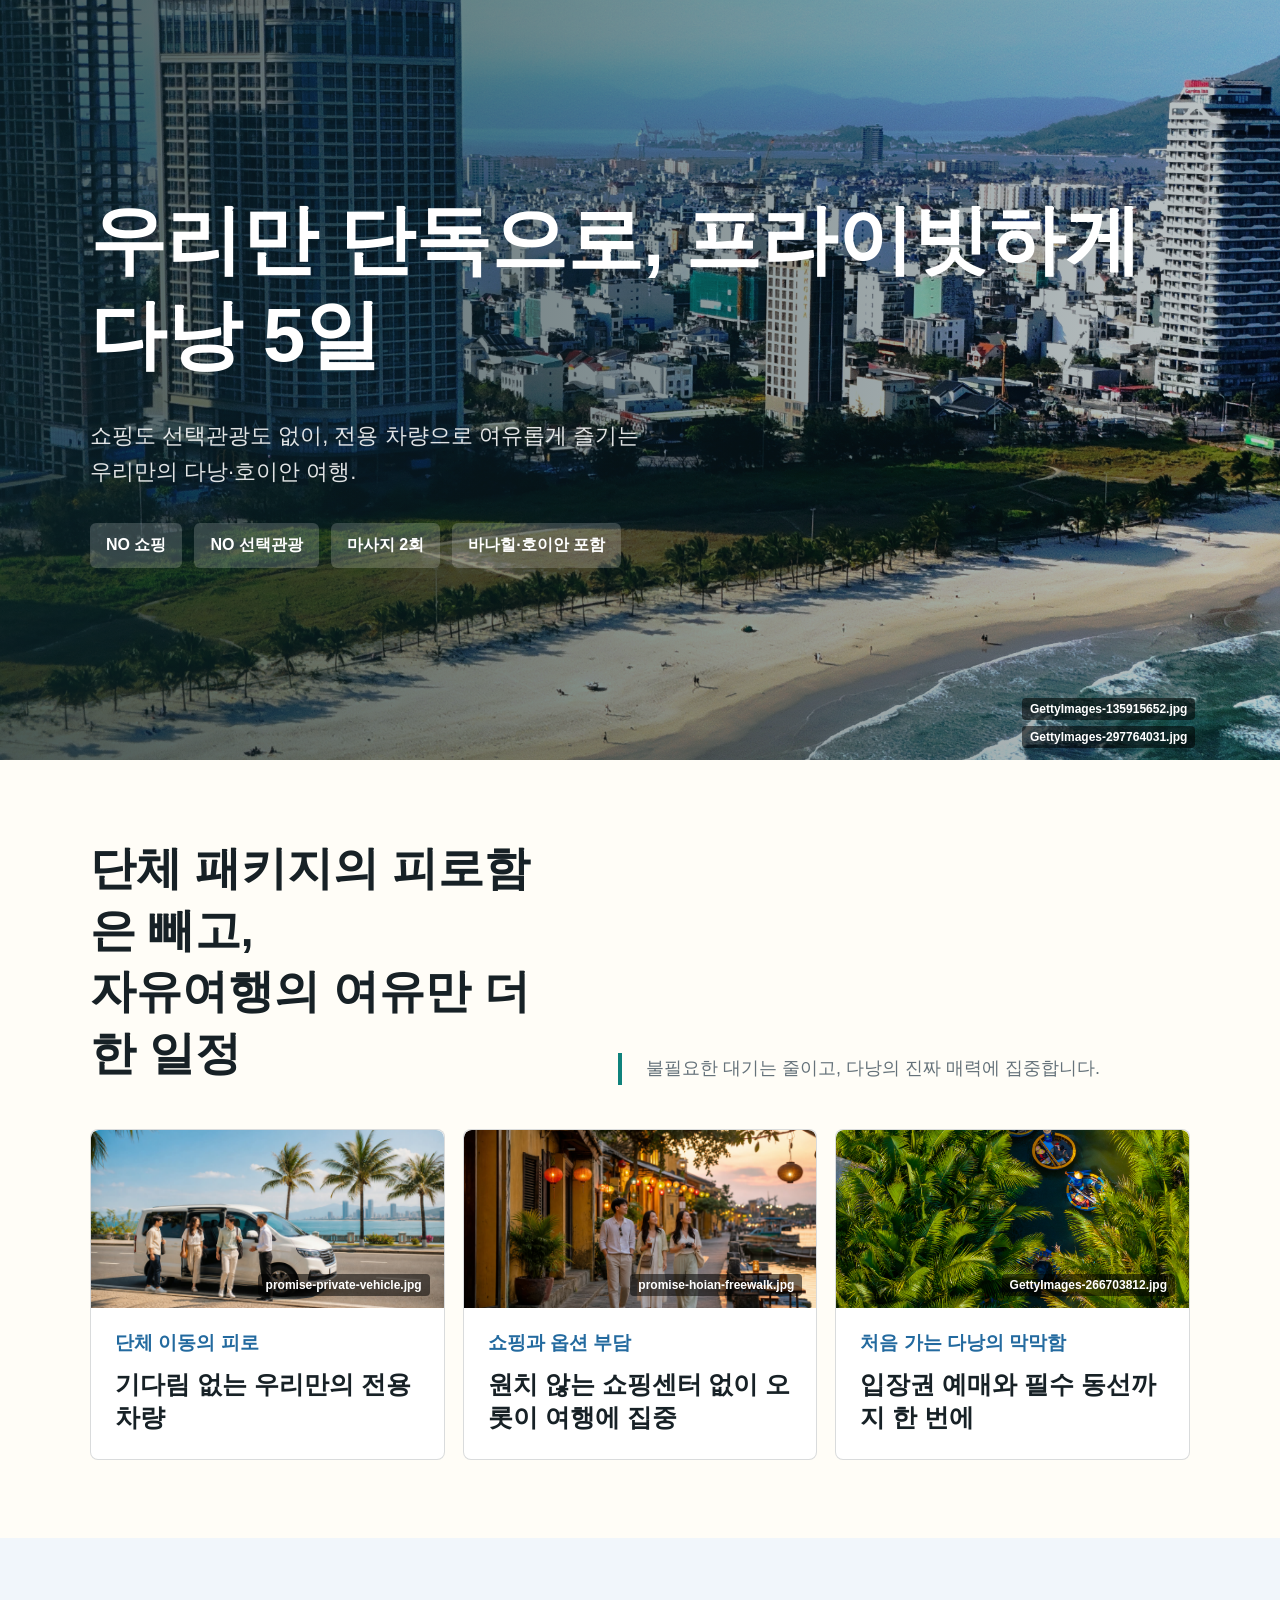
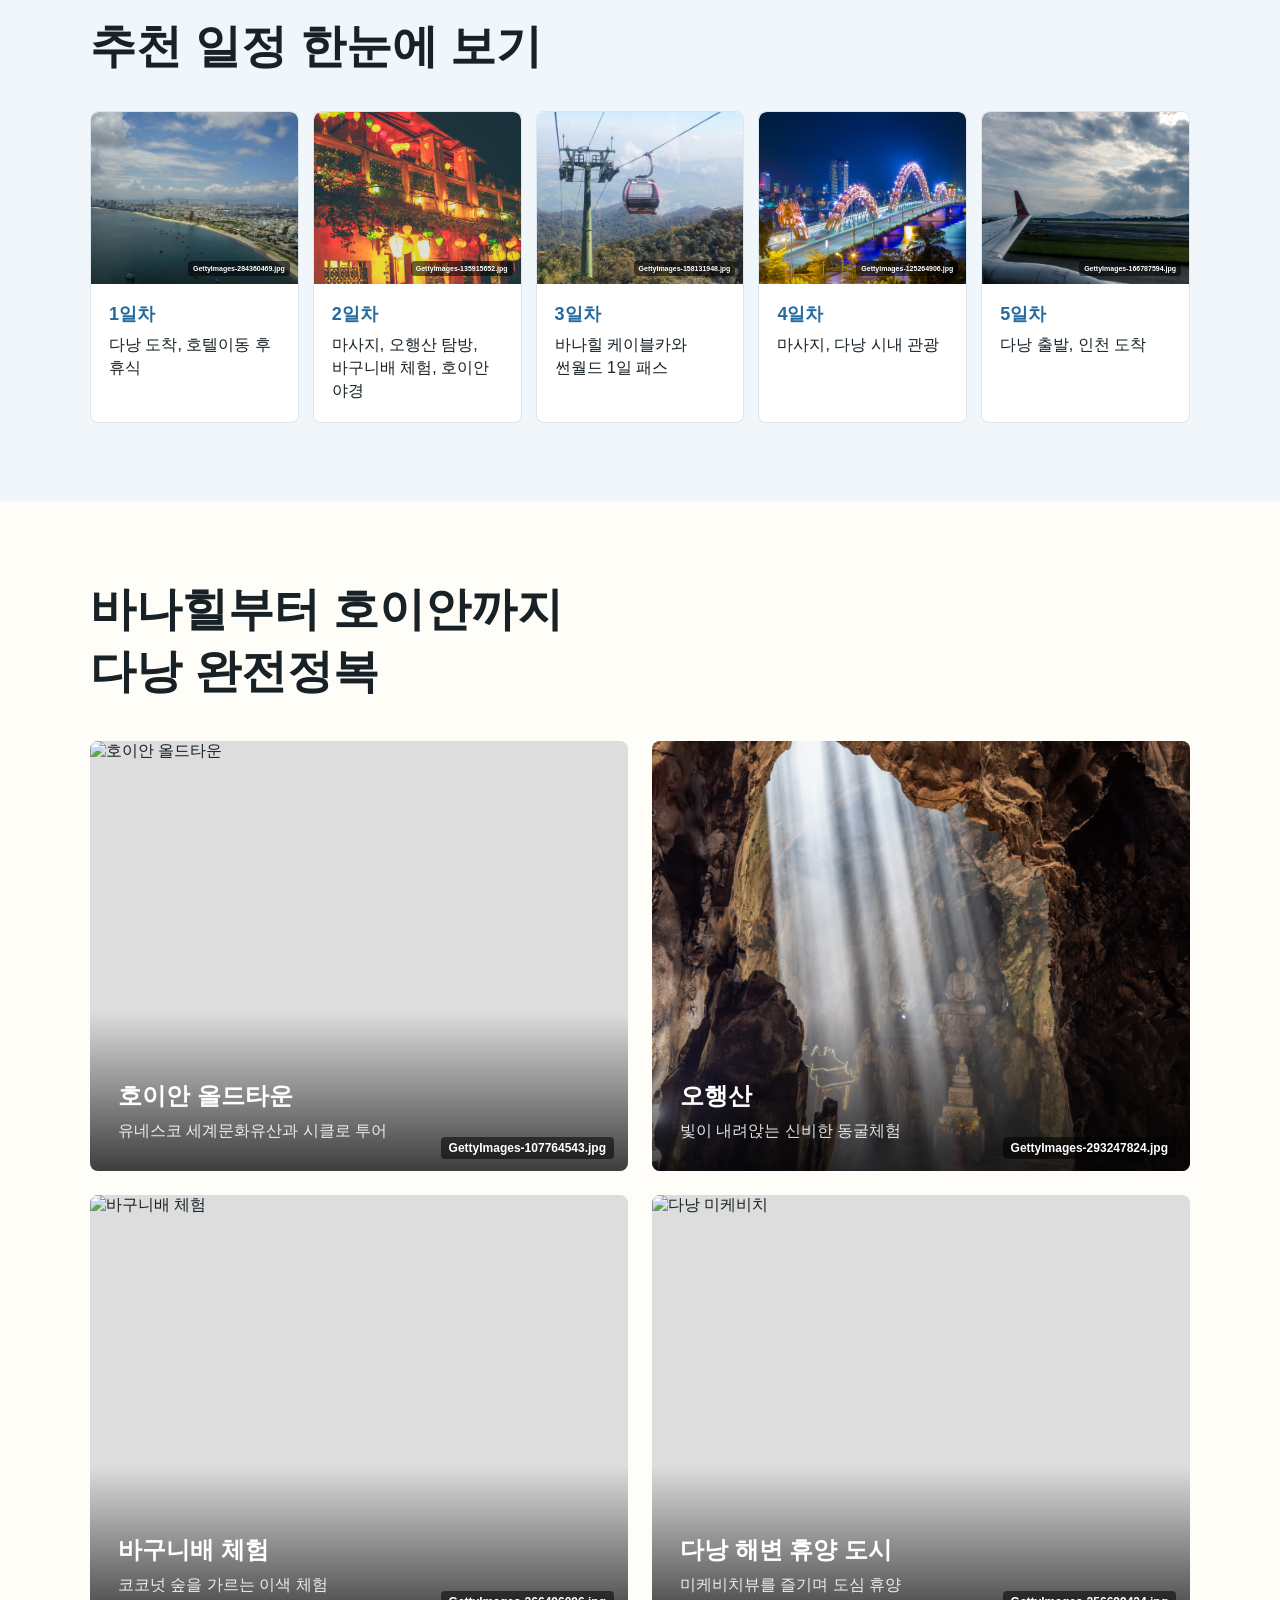
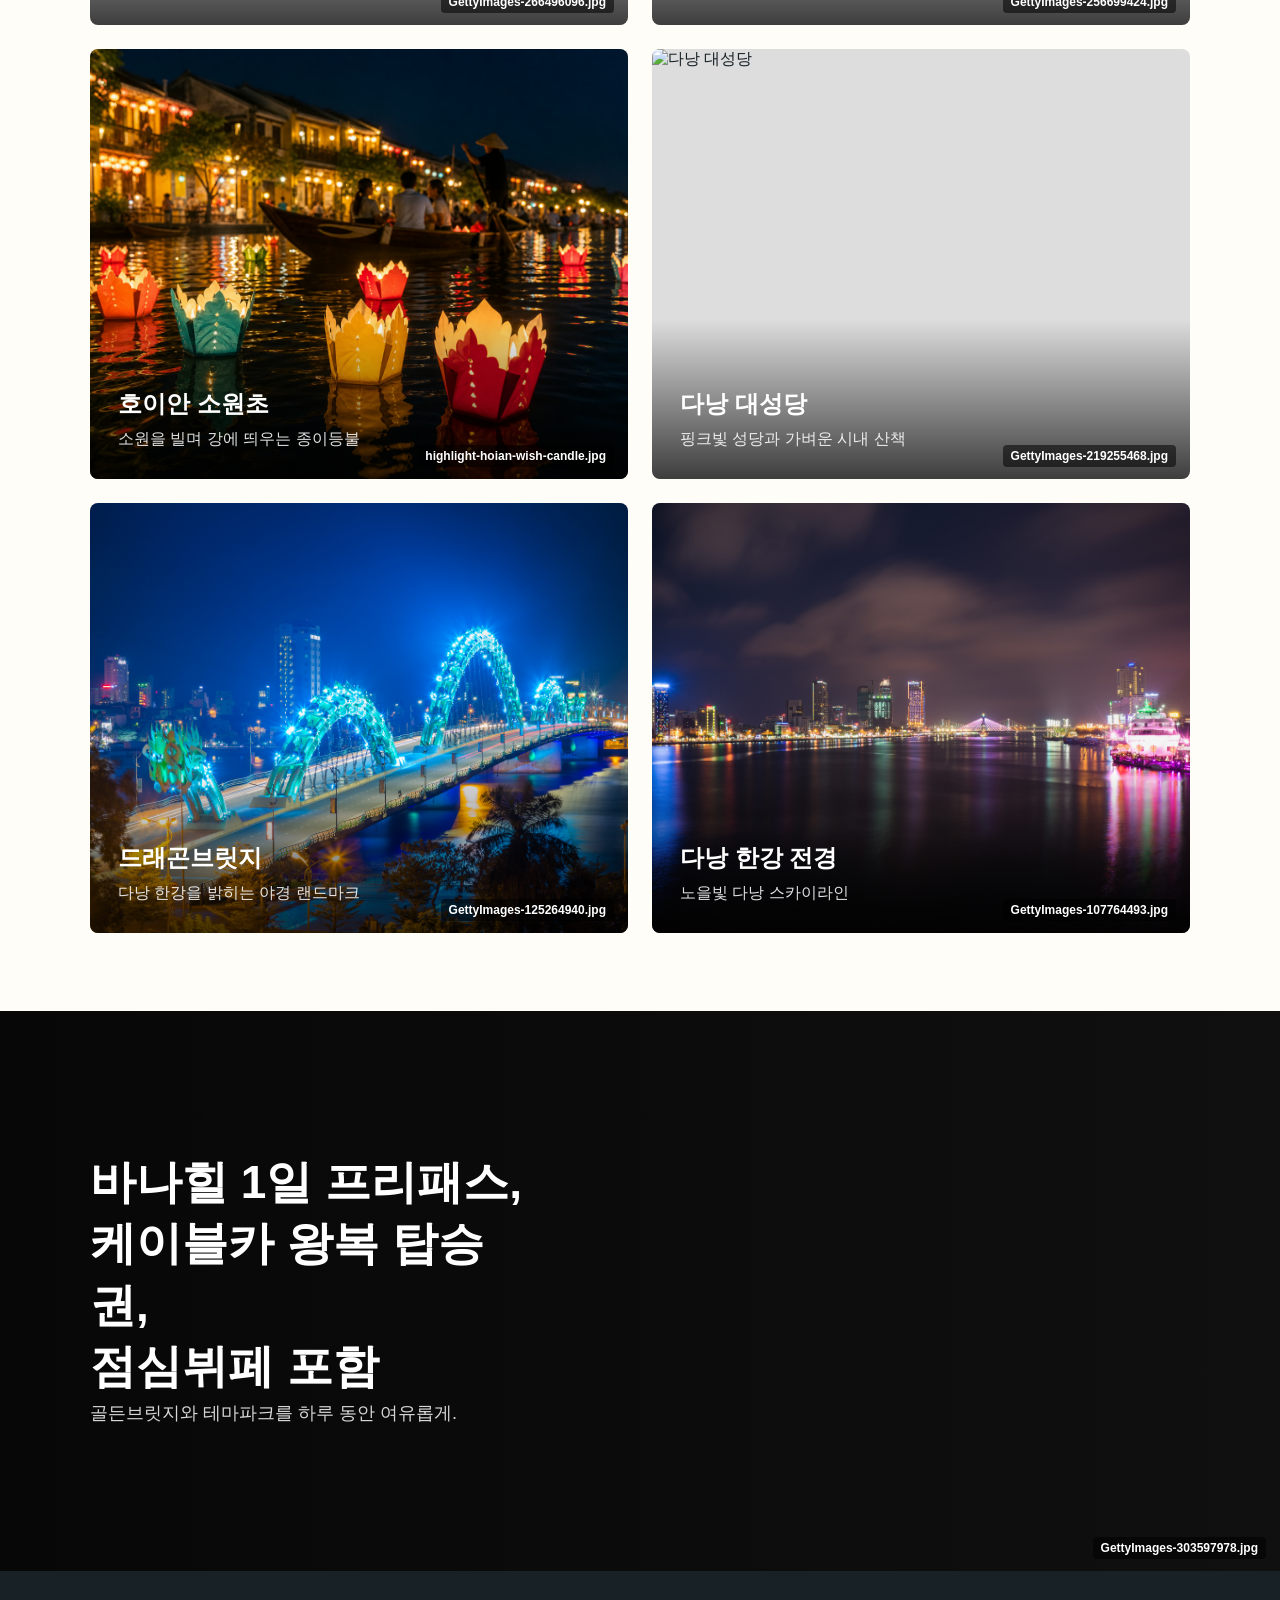
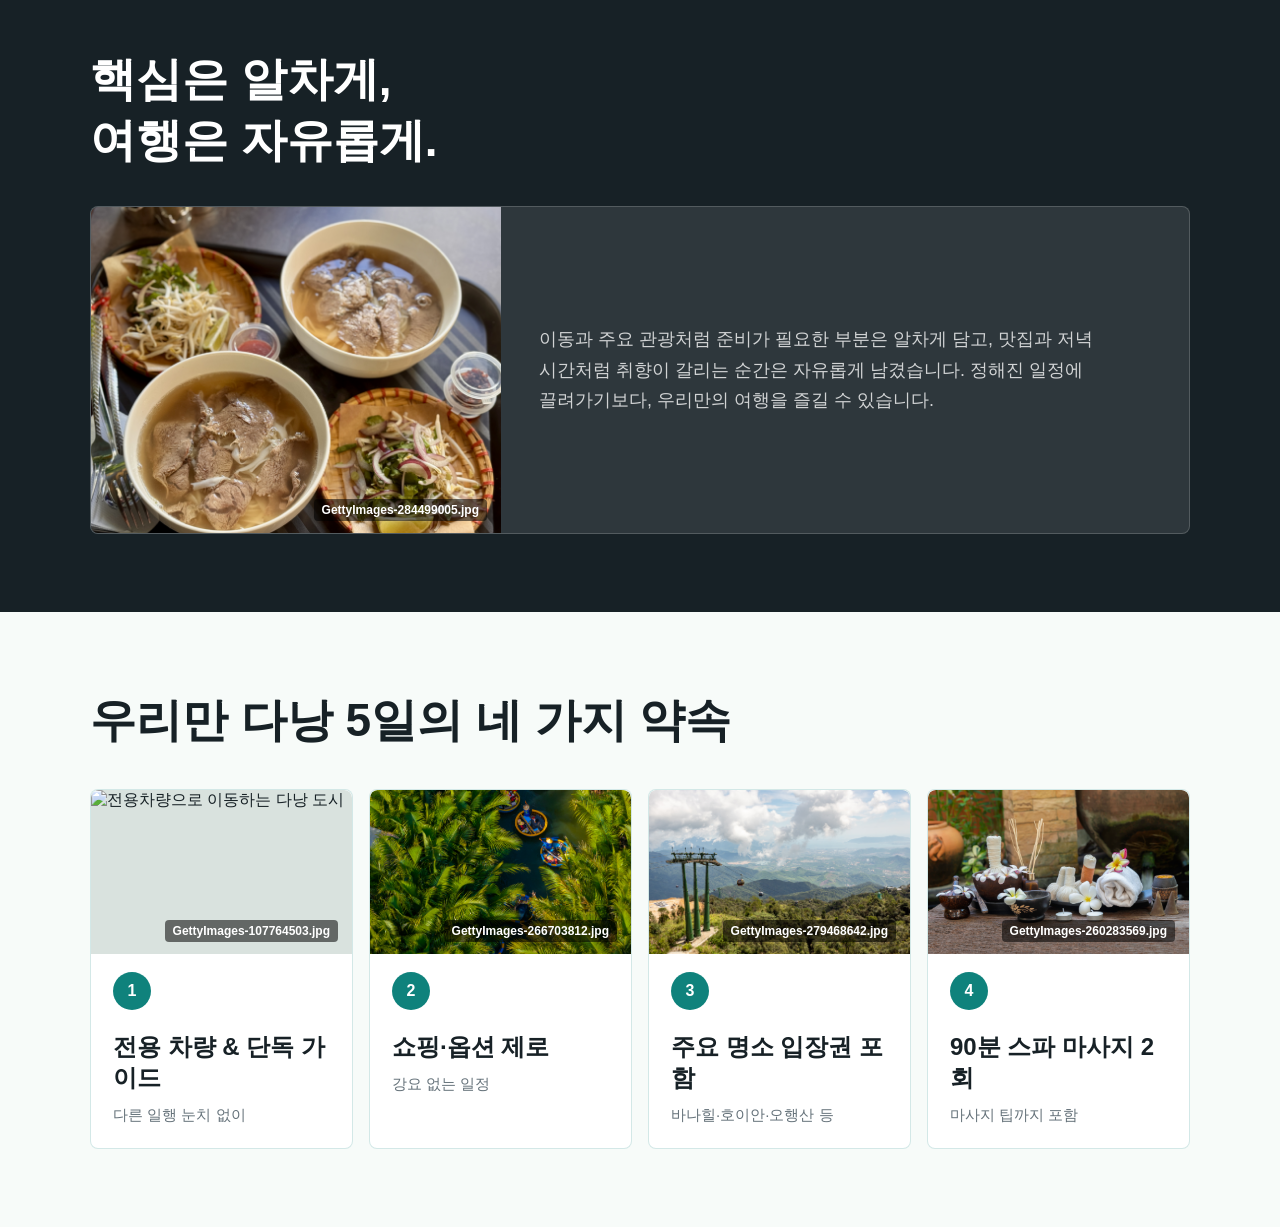
==== danang-5d-uriman-3AKE69/index.html @ 1933d8cd "Add Danang 5D private package page" ====
﻿<!doctype html>
<html lang="ko">
<head>
  <meta charset="utf-8">
  <meta name="viewport" content="width=device-width, initial-scale=1">
  <title>[단독 전일정] 다낭 5일 저녁출발 우리만</title>
  <link rel="icon" href="data:,">
  <style>
    :root {
      --ink: #172126;
      --muted: #65727a;
      --paper: #fffaf2;
      --ivory: #fffdf7;
      --sand: #f3eadb;
      --teal: #0f827c;
      --blue: #236a9f;
      --coral: #e45f3f;
      --yellow: #f7c948;
      --line: rgba(23, 33, 38, 0.16);
    }

    * { box-sizing: border-box; }
    body {
      margin: 0;
      min-width: 1100px;
      color: var(--ink);
      background: var(--paper);
      font-family: "Pretendard", "Noto Sans KR", "Malgun Gothic", Arial, sans-serif;
      letter-spacing: 0;
    }
    a { color: inherit; text-decoration: none; }
    .page { overflow: hidden; }
    .section {
      width: 100%;
      padding: 78px 0;
    }
    .inner {
      width: 1100px;
      margin: 0 auto;
    }
    .eyebrow {
      margin: 0 0 14px;
      color: var(--coral);
      font-size: 17px;
      font-weight: 800;
    }
    h1, h2, h3, p { margin: 0; }
    h1 {
      font-size: 76px;
      min-height: 202px;
      line-height: 1.25;
      font-weight: 900;
    }
    h2 {
      font-size: 46px;
      line-height: 1.34;
      font-weight: 900;
    }
    h3 {
      font-size: 24px;
      line-height: 1.28;
      font-weight: 900;
    }
    p {
      color: var(--muted);
      font-size: 18px;
      line-height: 1.75;
      word-break: keep-all;
    }
    .label {
      position: absolute;
      right: 14px;
      bottom: 12px;
      z-index: 2;
      padding: 5px 8px;
      border-radius: 4px;
      color: #fff;
      background: rgba(0, 0, 0, 0.54);
      font-size: 12px;
      line-height: 1;
      font-weight: 700;
    }

    .hero {
      position: relative;
      height: 760px;
      color: #fff;
      background: #0e3945;
    }
    .hero::before,
    .hero::after {
      content: "";
      position: absolute;
      inset: 0;
      background-position: center;
      background-size: cover;
      animation: heroFade 12s infinite;
    }
    .hero::before {
      background-image: linear-gradient(90deg, rgba(11, 36, 41, 0.74), rgba(11, 36, 41, 0.25)), url("assets/GettyImages-297764031.jpg");
    }
    .hero::after {
      opacity: 0;
      background-image: linear-gradient(90deg, rgba(11, 36, 41, 0.74), rgba(11, 36, 41, 0.25)), url("assets/GettyImages-135915652.jpg");
      animation-delay: 6s;
    }
    @keyframes heroFade {
      0%, 40% { opacity: 1; }
      50%, 90% { opacity: 0; }
      100% { opacity: 1; }
    }
    .hero .inner {
      position: relative;
      z-index: 1;
      height: 100%;
      display: flex;
      flex-direction: column;
      justify-content: center;
    }
    .brand {
      display: inline-flex;
      width: fit-content;
      align-items: center;
      gap: 10px;
      margin-bottom: 28px;
      padding: 10px 15px;
      border: 1px solid rgba(255, 255, 255, 0.45);
      border-radius: 999px;
      background: rgba(255, 255, 255, 0.12);
      font-size: 15px;
      font-weight: 800;
    }
    .brand i {
      width: 9px;
      height: 9px;
      border-radius: 50%;
      background: var(--yellow);
    }
    .hero-sub {
      width: 620px;
      margin-top: 24px;
      color: rgba(255, 255, 255, 0.88);
      font-size: 22px;
      line-height: 1.62;
    }
    .hero-badges {
      display: flex;
      gap: 12px;
      margin-top: 34px;
    }
    .hero-badges span {
      padding: 12px 16px;
      border-radius: 6px;
      background: rgba(255, 255, 255, 0.18);
      font-size: 16px;
      font-weight: 800;
    }
    .hero .label { left: 50%; right: auto; margin-left: 382px; }
    .hero .label.alt { bottom: 40px; }

    .promise {
      background: var(--ivory);
    }
    .promise-head {
      display: grid;
      grid-template-columns: 470px 1fr;
      gap: 58px;
      align-items: end;
      margin-bottom: 44px;
    }
    .promise-copy {
      border-left: 4px solid var(--teal);
      padding-left: 24px;
    }
    .problem-row {
      display: grid;
      grid-template-columns: repeat(3, 1fr);
      gap: 18px;
    }
    .problem {
      overflow: hidden;
      min-height: 310px;
      padding: 24px;
      border: 1px solid var(--line);
      border-radius: 8px;
      background: #fff;
    }
    .card-photo {
      position: relative;
      height: 178px;
      margin: -24px -24px 22px;
      overflow: hidden;
      border-radius: 8px 8px 0 0;
      background: #d9e2de;
    }
    .card-photo img {
      display: block;
      width: 100%;
      height: 100%;
      object-fit: cover;
    }
    .problem b {
      display: block;
      margin-bottom: 12px;
      color: var(--blue);
      font-size: 19px;
    }
    .problem strong {
      display: block;
      margin-top: 0;
      color: var(--ink);
      font-size: 25px;
      line-height: 1.34;
    }

    .photo-band {
      padding: 0;
      background: #111;
    }
    .wide-photo {
      position: relative;
      height: 560px;
      background-position: center;
      background-size: cover;
    }
    .wide-photo.bridge {
      background-image: linear-gradient(90deg, rgba(0, 0, 0, 0.58), rgba(0, 0, 0, 0.08)), url("assets/GettyImages-303597978.jpg");
    }
    .wide-photo .inner {
      height: 100%;
      display: flex;
      align-items: center;
    }
    .photo-text {
      width: 440px;
      color: #fff;
    }
    .photo-text p { color: rgba(255, 255, 255, 0.84); }

    .benefits {
      background: #f7fbf9;
    }
    .benefit-grid {
      display: grid;
      grid-template-columns: repeat(4, 1fr);
      gap: 16px;
      margin-top: 38px;
    }
    .benefit {
      overflow: hidden;
      min-height: 292px;
      padding: 22px;
      border-radius: 8px;
      background: #fff;
      border: 1px solid rgba(15, 130, 124, 0.18);
    }
    .benefit .card-photo {
      height: 164px;
      margin: -22px -22px 18px;
    }
    .num {
      display: inline-flex;
      width: 38px;
      height: 38px;
      align-items: center;
      justify-content: center;
      margin-bottom: 22px;
      border-radius: 50%;
      color: #fff;
      background: var(--teal);
      font-weight: 900;
    }
    .benefit p { margin-top: 10px; font-size: 15px; line-height: 1.48; }

    .itinerary {
      background: var(--ivory);
    }
    .split {
      display: grid;
      grid-template-columns: 1fr 1fr;
      gap: 24px;
      align-items: stretch;
      margin-top: 38px;
    }
    .image-card {
      position: relative;
      min-height: 430px;
      overflow: hidden;
      border-radius: 8px;
      background: #ddd;
    }
    .image-card img {
      width: 100%;
      height: 100%;
      object-fit: cover;
      display: block;
    }
    .image-card .caption {
      position: absolute;
      left: 0;
      right: 0;
      bottom: 0;
      z-index: 1;
      padding: 70px 28px 28px;
      color: #fff;
      background: linear-gradient(0deg, rgba(0,0,0,.72), rgba(0,0,0,0));
    }
    .image-card .caption p {
      margin-top: 8px;
      color: rgba(255,255,255,.88);
      font-size: 16px;
      line-height: 1.45;
    }

    .route {
      background: #f1f6fb;
    }
    .route-list {
      display: grid;
      grid-template-columns: repeat(5, 1fr);
      gap: 14px;
      margin-top: 34px;
    }
    .route-item {
      overflow: hidden;
      min-height: 292px;
      padding: 0;
      border-radius: 8px;
      background: #fff;
      border: 1px solid rgba(35, 106, 159, 0.16);
    }
    .route-photo {
      position: relative;
      height: 172px;
      overflow: hidden;
      border-radius: 8px 8px 0 0;
      background: #d8e3ec;
    }
    .route-photo img {
      display: block;
      width: 100%;
      height: 100%;
      object-fit: cover;
    }
    .route-photo .label {
      right: 8px;
      bottom: 8px;
      max-width: none;
      overflow: hidden;
      text-overflow: clip;
      white-space: nowrap;
      padding: 4px 5px;
      font-size: 7px;
    }
    .day {
      padding: 18px 18px 8px;
      color: var(--blue);
      font-size: 18px;
      font-weight: 900;
    }
    .route-item p {
      padding: 0 18px 20px;
      color: var(--ink);
      font-size: 16px;
      line-height: 1.42;
    }

    .value {
      background: var(--ink);
      color: #fff;
    }
    .value h2 { color: #fff; }
    .value p { color: rgba(255,255,255,.78); }
    .value-grid {
      display: grid;
      grid-template-columns: 1fr 1fr;
      gap: 22px;
      margin-top: 38px;
    }
    .value-box {
      overflow: hidden;
      padding: 32px;
      border: 1px solid rgba(255,255,255,.18);
      border-radius: 8px;
      background: rgba(255,255,255,.07);
    }
    .value-visual {
      position: relative;
      height: 190px;
      margin: -32px -32px 24px;
      overflow: hidden;
      border-radius: 8px 8px 0 0;
      background: rgba(255,255,255,.12);
    }
    .value-visual img {
      display: block;
      width: 100%;
      height: 100%;
      object-fit: cover;
    }
    .value-box h3 { color: #fff; }
    .value-lead {
      margin-top: 12px;
      color: rgba(255,255,255,.74);
      font-size: 16px;
      line-height: 1.55;
    }
    .value-box ul {
      margin: 18px 0 0;
      padding-left: 20px;
      color: rgba(255,255,255,.82);
      font-size: 17px;
      line-height: 1.8;
    }
    .meal-board {
      display: grid;
      grid-template-columns: 410px 1fr;
      gap: 28px;
      align-items: stretch;
      margin-top: 34px;
      overflow: hidden;
      border-radius: 8px;
      background: rgba(255,255,255,.1);
      border: 1px solid rgba(255,255,255,.18);
    }
    .meal-photo {
      position: relative;
      min-height: 280px;
      background: rgba(255,255,255,.12);
    }
    .meal-photo img {
      display: block;
      width: 100%;
      height: 100%;
      object-fit: cover;
    }
    .meal-copy {
      display: flex;
      flex-direction: column;
      justify-content: center;
      padding: 34px 38px 34px 10px;
    }
    .meal-copy h3 {
      color: #fff;
    }
    .meal-copy p {
      margin-top: 0;
      color: rgba(255,255,255,.78);
      font-size: 18px;
      line-height: 1.68;
    }

    .closing {
      background: var(--paper);
      text-align: center;
    }
    .cta {
      display: inline-flex;
      margin-top: 32px;
      padding: 18px 28px;
      border-radius: 6px;
      background: var(--coral);
      color: #fff;
      font-size: 18px;
      font-weight: 900;
    }
    .note {
      width: 780px;
      margin: 22px auto 0;
      font-size: 15px;
      line-height: 1.65;
    }
  </style>
</head>
<body>
  <main class="page">
    <section class="hero">
      <span class="label">GettyImages-297764031.jpg</span>
      <span class="label alt">GettyImages-135915652.jpg</span>
      <div class="inner">
        <h1>우리만 단독으로, 프라이빗하게<br>다낭 5일</h1>
        <p class="hero-sub">쇼핑도 선택관광도 없이, 전용 차량으로 여유롭게 즐기는 우리만의 다낭·호이안 여행.</p>
        <div class="hero-badges">
          <span>NO 쇼핑</span>
          <span>NO 선택관광</span>
          <span>마사지 2회</span>
          <span>바나힐·호이안 포함</span>
        </div>
      </div>
    </section>

    <section class="section promise">
      <div class="inner">
        <div class="promise-head">
          <div>
            <h2>단체 패키지의 피로함은 빼고,<br>자유여행의 여유만 더한 일정</h2>
          </div>
          <p class="promise-copy">불필요한 대기는 줄이고, 다낭의 진짜 매력에 집중합니다.</p>
        </div>
        <div class="problem-row">
          <div class="problem">
            <div class="card-photo">
              <img src="assets/promise-private-vehicle.jpg" alt="전용 차량으로 여유롭게 이동하는 다낭 여행">
              <span class="label">promise-private-vehicle.jpg</span>
            </div>
            <b>단체 이동의 피로</b>
            <strong>기다림 없는 우리만의 전용 차량</strong>
          </div>
          <div class="problem">
            <div class="card-photo">
              <img src="assets/promise-hoian-freewalk.jpg" alt="쇼핑 부담 없이 자유롭게 걷는 호이안 거리">
              <span class="label">promise-hoian-freewalk.jpg</span>
            </div>
            <b>쇼핑과 옵션 부담</b>
            <strong>원치 않는 쇼핑센터 없이 오롯이 여행에 집중</strong>
          </div>
          <div class="problem">
            <div class="card-photo">
              <img src="assets/GettyImages-266703812.jpg" alt="처음 가는 다낭에서 즐기는 바구니배 체험">
              <span class="label">GettyImages-266703812.jpg</span>
            </div>
            <b>처음 가는 다낭의 막막함</b>
            <strong>입장권 예매와 필수 동선까지 한 번에</strong>
          </div>
        </div>
      </div>
    </section>

    <section class="section route">
      <div class="inner">
        <h2>추천 일정 한눈에 보기</h2>
        <div class="route-list">
          <div class="route-item">
            <div class="route-photo">
              <img src="assets/GettyImages-284360469.jpg" alt="1일차 다낭 도착">
              <span class="label">GettyImages-284360469.jpg</span>
            </div>
            <div class="day">1일차</div>
            <p>다낭 도착, 호텔이동 후 휴식</p>
          </div>
          <div class="route-item">
            <div class="route-photo">
              <img src="assets/GettyImages-135915652.jpg" alt="2일차 호이안 올드타운 야경">
              <span class="label">GettyImages-135915652.jpg</span>
            </div>
            <div class="day">2일차</div>
            <p>마사지, 오행산 탐방, 바구니배 체험, 호이안 야경</p>
          </div>
          <div class="route-item">
            <div class="route-photo">
              <img src="assets/GettyImages-158131948.jpg" alt="3일차 바나힐">
              <span class="label">GettyImages-158131948.jpg</span>
            </div>
            <div class="day">3일차</div>
            <p>바나힐 케이블카와 썬월드 1일 패스</p>
          </div>
          <div class="route-item">
            <div class="route-photo">
              <img src="assets/GettyImages-125264906.jpg" alt="4일차 다낭 시내 관광">
              <span class="label">GettyImages-125264906.jpg</span>
            </div>
            <div class="day">4일차</div>
            <p>마사지, 다낭 시내 관광</p>
          </div>
          <div class="route-item">
            <div class="route-photo">
              <img src="assets/GettyImages-166787594.jpg" alt="5일차 다낭 출발 비행기 이미지">
              <span class="label">GettyImages-166787594.jpg</span>
            </div>
            <div class="day">5일차</div>
            <p>다낭 출발, 인천 도착</p>
          </div>
        </div>
      </div>
    </section>

    <section class="section itinerary">
      <div class="inner">
        <h2>바나힐부터 호이안까지<br>다낭 완전정복</h2>
        <div class="split">
          <div class="image-card">
            <img src="assets/GettyImages-107764543.jpg" alt="호이안 올드타운">
            <span class="label">GettyImages-107764543.jpg</span>
            <div class="caption">
              <h3>호이안 올드타운</h3>
              <p>유네스코 세계문화유산과 시클로 투어</p>
            </div>
          </div>
          <div class="image-card">
            <img src="assets/GettyImages-293247824.jpg" alt="오행산 동굴 안으로 들어오는 빛줄기와 불상">
            <span class="label">GettyImages-293247824.jpg</span>
            <div class="caption">
              <h3>오행산</h3>
              <p>빛이 내려앉는 신비한 동굴체험</p>
            </div>
          </div>
          <div class="image-card">
            <img src="assets/GettyImages-266496096.jpg" alt="바구니배 체험">
            <span class="label">GettyImages-266496096.jpg</span>
            <div class="caption">
              <h3>바구니배 체험</h3>
              <p>코코넛 숲을 가르는 이색 체험</p>
            </div>
          </div>
          <div class="image-card">
            <img src="assets/GettyImages-256699424.jpg" alt="다낭 미케비치">
            <span class="label">GettyImages-256699424.jpg</span>
            <div class="caption">
              <h3>다낭 해변 휴양 도시</h3>
              <p>미케비치뷰를 즐기며 도심 휴양</p>
            </div>
          </div>
          <div class="image-card">
            <img src="assets/highlight-hoian-wish-candle.jpg" alt="호이안 소원초를 띄우는 야경">
            <span class="label">highlight-hoian-wish-candle.jpg</span>
            <div class="caption">
              <h3>호이안 소원초</h3>
              <p>소원을 빌며 강에 띄우는 종이등불</p>
            </div>
          </div>
          <div class="image-card">
            <img src="assets/GettyImages-219255468.jpg" alt="다낭 대성당">
            <span class="label">GettyImages-219255468.jpg</span>
            <div class="caption">
              <h3>다낭 대성당</h3>
              <p>핑크빛 성당과 가벼운 시내 산책</p>
            </div>
          </div>
          <div class="image-card">
            <img src="assets/GettyImages-125264940.jpg" alt="드래곤브릿지">
            <span class="label">GettyImages-125264940.jpg</span>
            <div class="caption">
              <h3>드래곤브릿지</h3>
              <p>다낭 한강을 밝히는 야경 랜드마크</p>
            </div>
          </div>
          <div class="image-card">
            <img src="assets/GettyImages-107764493.jpg" alt="다낭 한강 전경">
            <span class="label">GettyImages-107764493.jpg</span>
            <div class="caption">
              <h3>다낭 한강 전경</h3>
              <p>노을빛 다낭 스카이라인</p>
            </div>
          </div>
        </div>
      </div>
    </section>

    <section class="photo-band">
      <div class="wide-photo bridge">
        <span class="label">GettyImages-303597978.jpg</span>
        <div class="inner">
          <div class="photo-text">
            <h2>바나힐 1일 프리패스,<br>케이블카 왕복 탑승권,<br>점심뷔페 포함</h2>
            <p>골든브릿지와 테마파크를 하루 동안 여유롭게.</p>
          </div>
        </div>
      </div>
    </section>

    <section class="section value">
      <div class="inner">
        <h2>핵심은 알차게,<br>여행은 자유롭게.</h2>
        <div class="meal-board" aria-label="포함 식사 구성">
          <div class="meal-photo">
            <img src="assets/GettyImages-284499005.jpg" alt="맛있어 보이는 베트남 쌀국수 이미지">
            <span class="label">GettyImages-284499005.jpg</span>
          </div>
          <div class="meal-copy">
            <p>이동과 주요 관광처럼 준비가 필요한 부분은 알차게 담고, 맛집과 저녁 시간처럼 취향이 갈리는 순간은 자유롭게 남겼습니다. 정해진 일정에 끌려가기보다, 우리만의 여행을 즐길 수 있습니다.</p>
          </div>
        </div>
      </div>
    </section>

    <section class="section benefits">
      <div class="inner">
        <h2>우리만 다낭 5일의 네 가지 약속</h2>
        <div class="benefit-grid">
          <div class="benefit">
            <div class="card-photo">
              <img src="assets/GettyImages-107764503.jpg" alt="전용차량으로 이동하는 다낭 도시">
              <span class="label">GettyImages-107764503.jpg</span>
            </div>
            <span class="num">1</span>
            <h3>전용 차량 &amp; 단독 가이드</h3>
            <p>다른 일행 눈치 없이</p>
          </div>
          <div class="benefit">
            <div class="card-photo">
              <img src="assets/GettyImages-266703812.jpg" alt="쇼핑 없이 즐기는 바구니배 체험">
              <span class="label">GettyImages-266703812.jpg</span>
            </div>
            <span class="num">2</span>
            <h3>쇼핑·옵션 제로</h3>
            <p>강요 없는 일정</p>
          </div>
          <div class="benefit">
            <div class="card-photo">
              <img src="assets/GettyImages-279468642.jpg" alt="입장권 포함 바나힐 케이블카">
              <span class="label">GettyImages-279468642.jpg</span>
            </div>
            <span class="num">3</span>
            <h3>주요 명소 입장권 포함</h3>
            <p>바나힐·호이안·오행산 등</p>
          </div>
          <div class="benefit">
            <div class="card-photo">
              <img src="assets/GettyImages-260283569.jpg" alt="마사지와 관광 후 여유로운 휴식">
              <span class="label">GettyImages-260283569.jpg</span>
            </div>
            <span class="num">4</span>
            <h3>90분 스파 마사지 2회</h3>
            <p>마사지 팁까지 포함</p>
          </div>
        </div>
      </div>
    </section>
  </main>
</body>
</html>
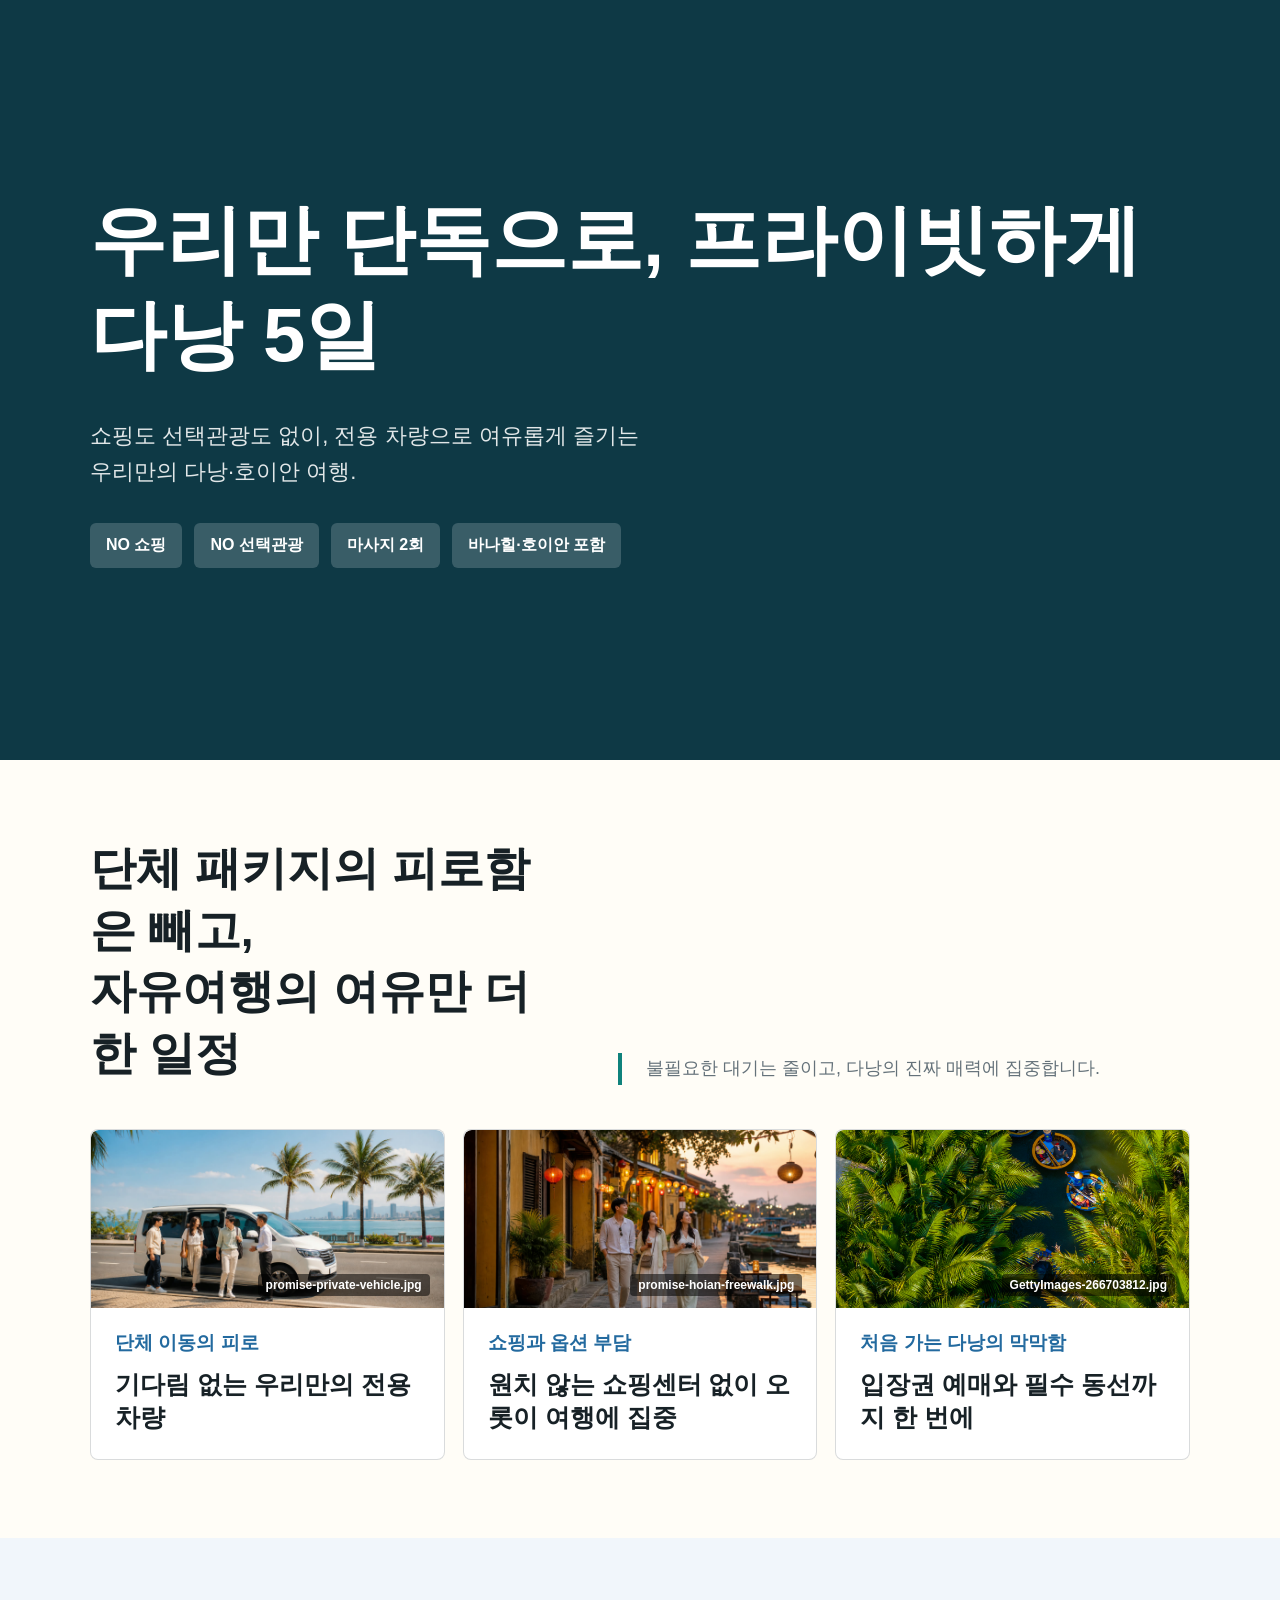
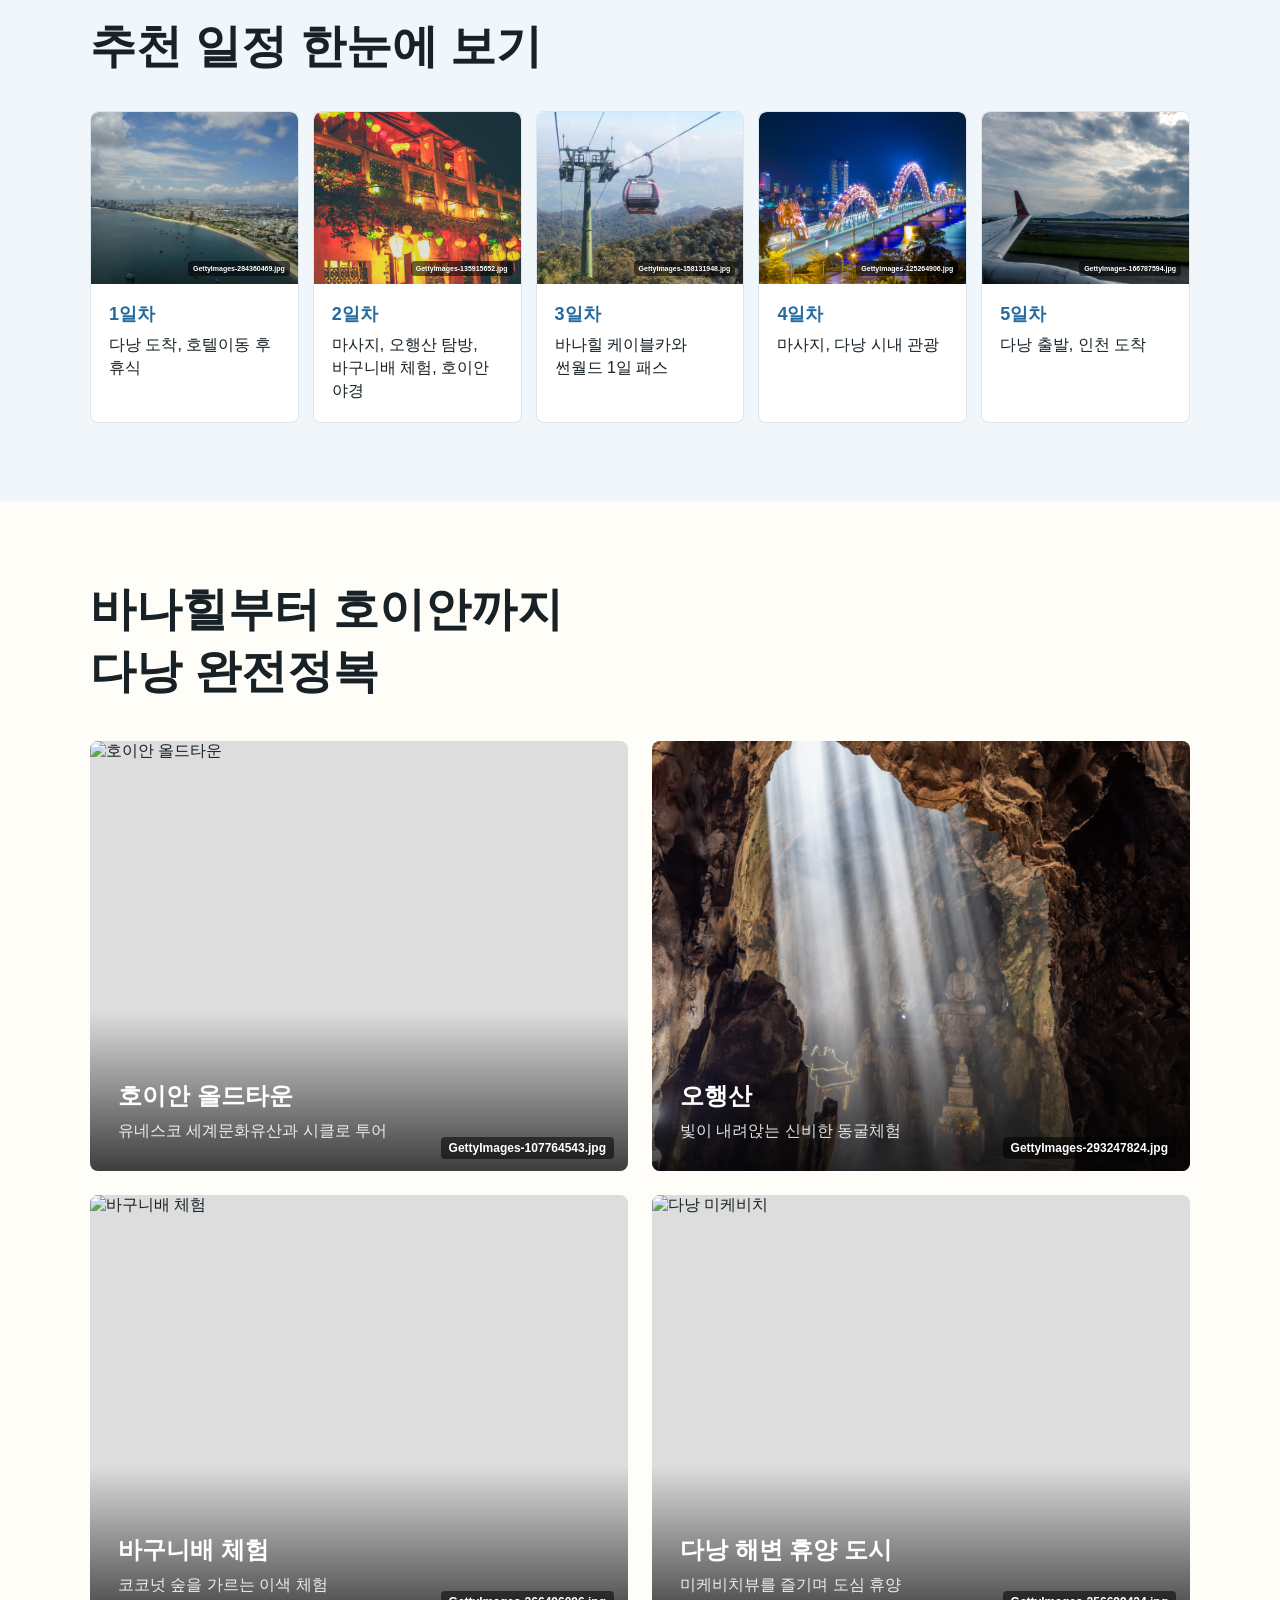
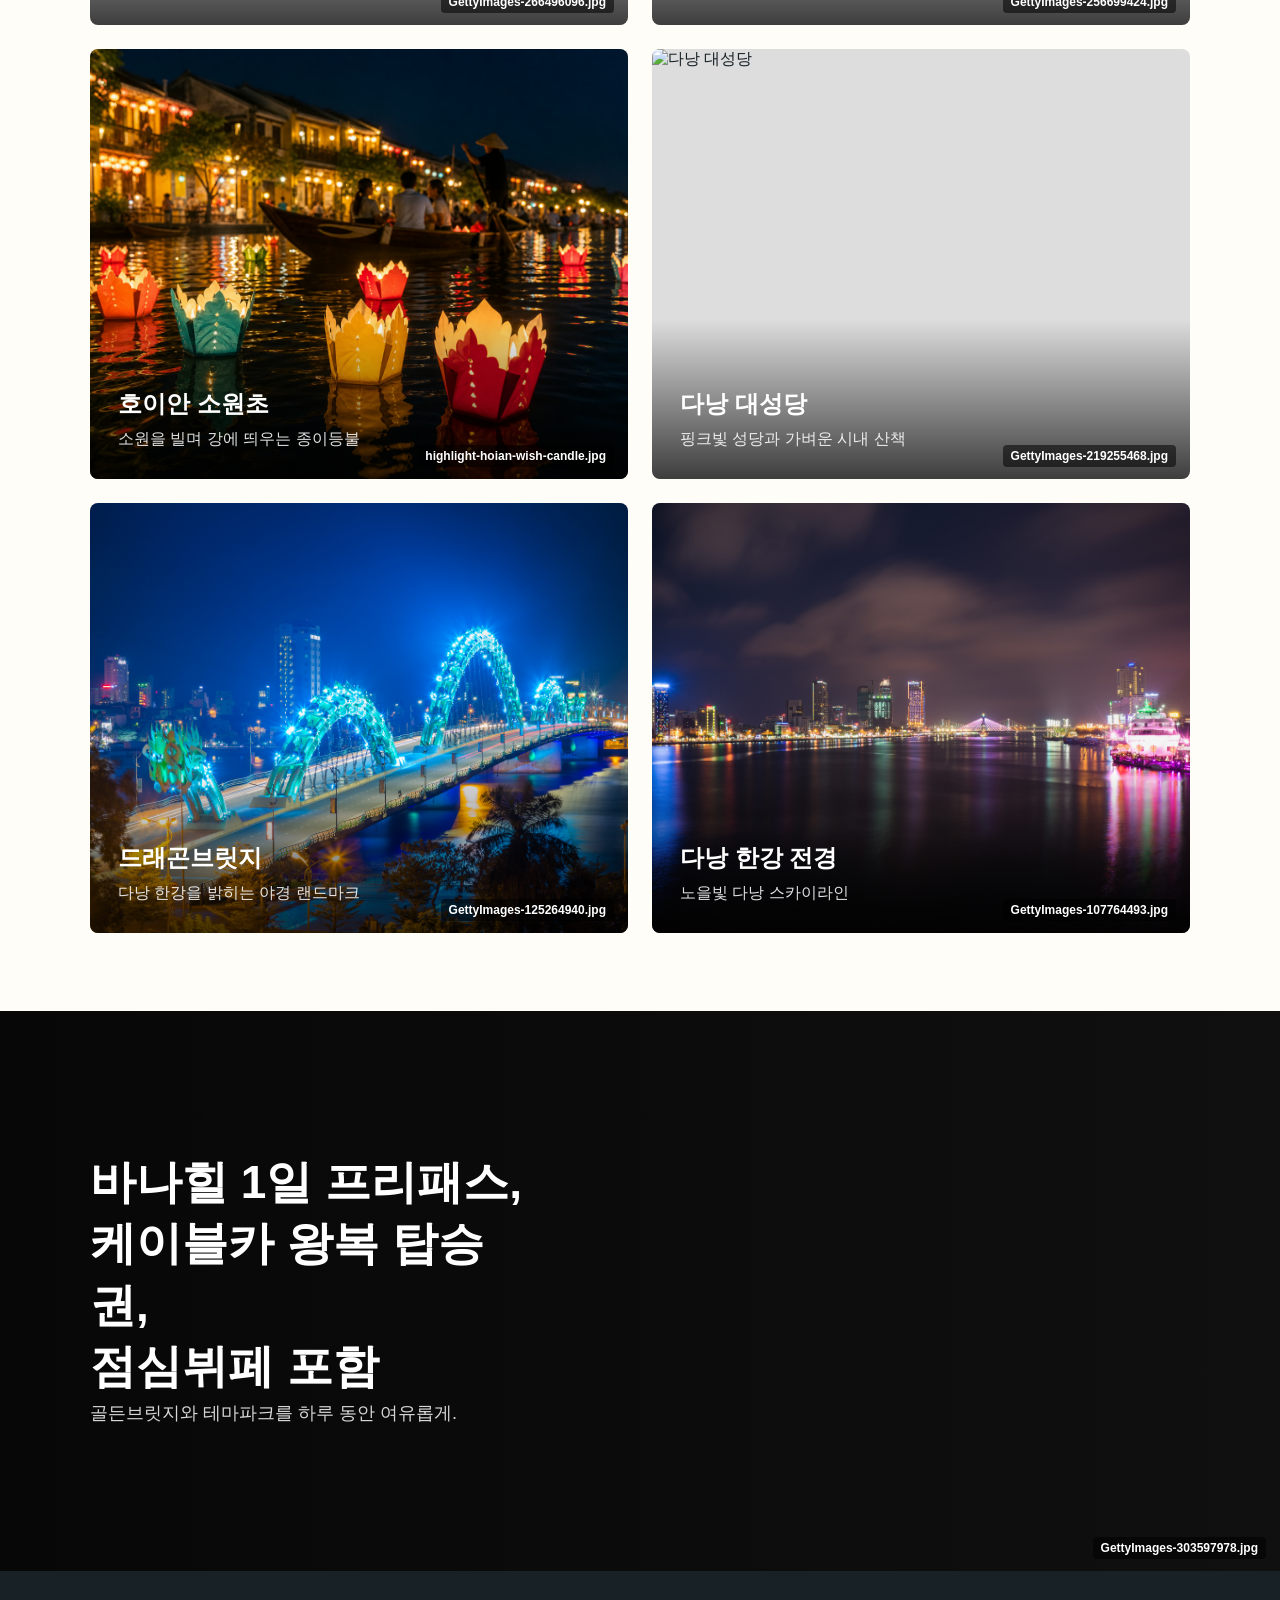
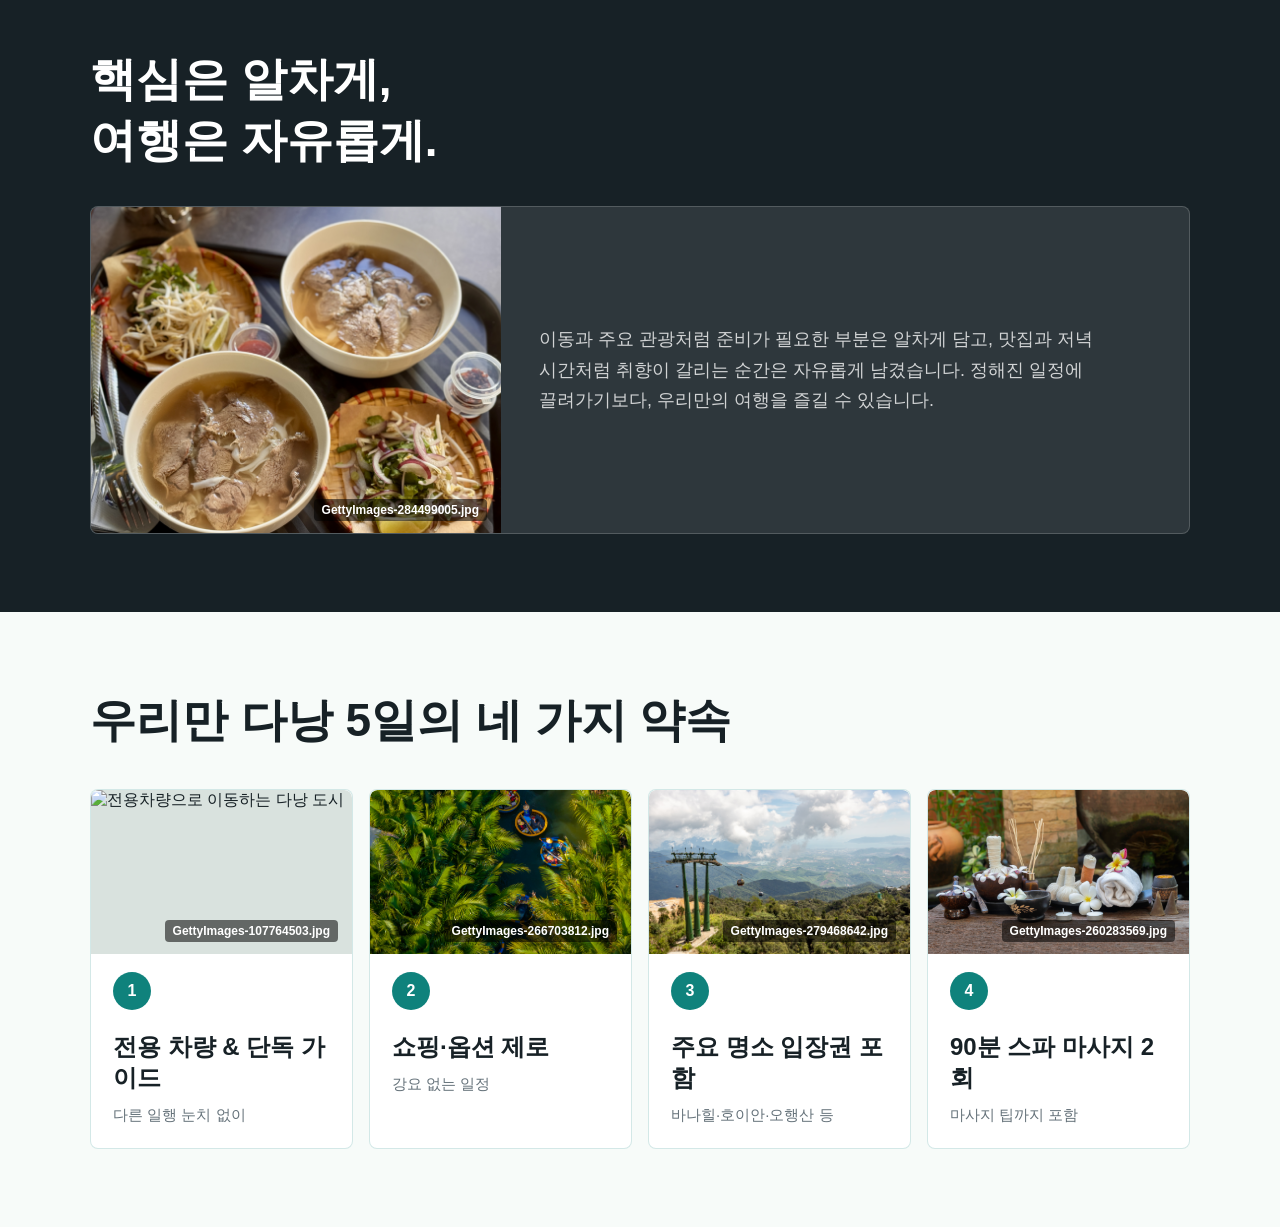
==== commit 8d5a5d2c: "Add Danang hero background rotation" ====
--- a/danang-5d-uriman-3AKE69/index.html
+++ b/danang-5d-uriman-3AKE69/index.html
@@ -84,34 +84,44 @@
     .hero {
       position: relative;
       height: 760px;
+      overflow: hidden;
       color: #fff;
       background: #0e3945;
     }
-    .hero::before,
-    .hero::after {
-      content: "";
+    .hero-slide {
       position: absolute;
       inset: 0;
       background-position: center;
       background-size: cover;
-      animation: heroFade 12s infinite;
-    }
-    .hero::before {
+      opacity: 0;
+      animation: heroSlide 25s infinite;
+    }
+    .hero-slide--1 {
+      background-image: linear-gradient(90deg, rgba(11, 36, 41, 0.74), rgba(11, 36, 41, 0.25)), url("assets/bg-02-hoian-day-bike-alley.png");
+    }
+    .hero-slide--2 {
+      background-image: linear-gradient(90deg, rgba(11, 36, 41, 0.74), rgba(11, 36, 41, 0.25)), url("assets/bg-04-danang-cathedral-solo-summer.png");
+      animation-delay: 5s;
+    }
+    .hero-slide--3 {
+      background-image: linear-gradient(90deg, rgba(11, 36, 41, 0.74), rgba(11, 36, 41, 0.25)), url("assets/bg-03-hoian-wish-candle-close.png");
+      animation-delay: 10s;
+    }
+    .hero-slide--4 {
       background-image: linear-gradient(90deg, rgba(11, 36, 41, 0.74), rgba(11, 36, 41, 0.25)), url("assets/GettyImages-297764031.jpg");
-    }
-    .hero::after {
-      opacity: 0;
+      animation-delay: 15s;
+    }
+    .hero-slide--5 {
       background-image: linear-gradient(90deg, rgba(11, 36, 41, 0.74), rgba(11, 36, 41, 0.25)), url("assets/GettyImages-135915652.jpg");
-      animation-delay: 6s;
-    }
-    @keyframes heroFade {
-      0%, 40% { opacity: 1; }
-      50%, 90% { opacity: 0; }
-      100% { opacity: 1; }
+      animation-delay: 20s;
+    }
+    @keyframes heroSlide {
+      0%, 18% { opacity: 1; }
+      22%, 100% { opacity: 0; }
     }
     .hero .inner {
       position: relative;
-      z-index: 1;
+      z-index: 2;
       height: 100%;
       display: flex;
       flex-direction: column;
@@ -155,8 +165,7 @@
       font-size: 16px;
       font-weight: 800;
     }
-    .hero .label { left: 50%; right: auto; margin-left: 382px; }
-    .hero .label.alt { bottom: 40px; }
+    .hero-slide .label { right: 32px; bottom: 32px; left: auto; margin-left: 0; }
 
     .promise {
       background: var(--ivory);
@@ -475,8 +484,21 @@
 <body>
   <main class="page">
     <section class="hero">
-      <span class="label">GettyImages-297764031.jpg</span>
-      <span class="label alt">GettyImages-135915652.jpg</span>
+      <div class="hero-slide hero-slide--1" aria-hidden="true">
+        <span class="label">bg-02-hoian-day-bike-alley.png</span>
+      </div>
+      <div class="hero-slide hero-slide--2" aria-hidden="true">
+        <span class="label">bg-04-danang-cathedral-solo-summer.png</span>
+      </div>
+      <div class="hero-slide hero-slide--3" aria-hidden="true">
+        <span class="label">bg-03-hoian-wish-candle-close.png</span>
+      </div>
+      <div class="hero-slide hero-slide--4" aria-hidden="true">
+        <span class="label">GettyImages-297764031.jpg</span>
+      </div>
+      <div class="hero-slide hero-slide--5" aria-hidden="true">
+        <span class="label">GettyImages-135915652.jpg</span>
+      </div>
       <div class="inner">
         <h1>우리만 단독으로, 프라이빗하게<br>다낭 5일</h1>
         <p class="hero-sub">쇼핑도 선택관광도 없이, 전용 차량으로 여유롭게 즐기는 우리만의 다낭·호이안 여행.</p>
